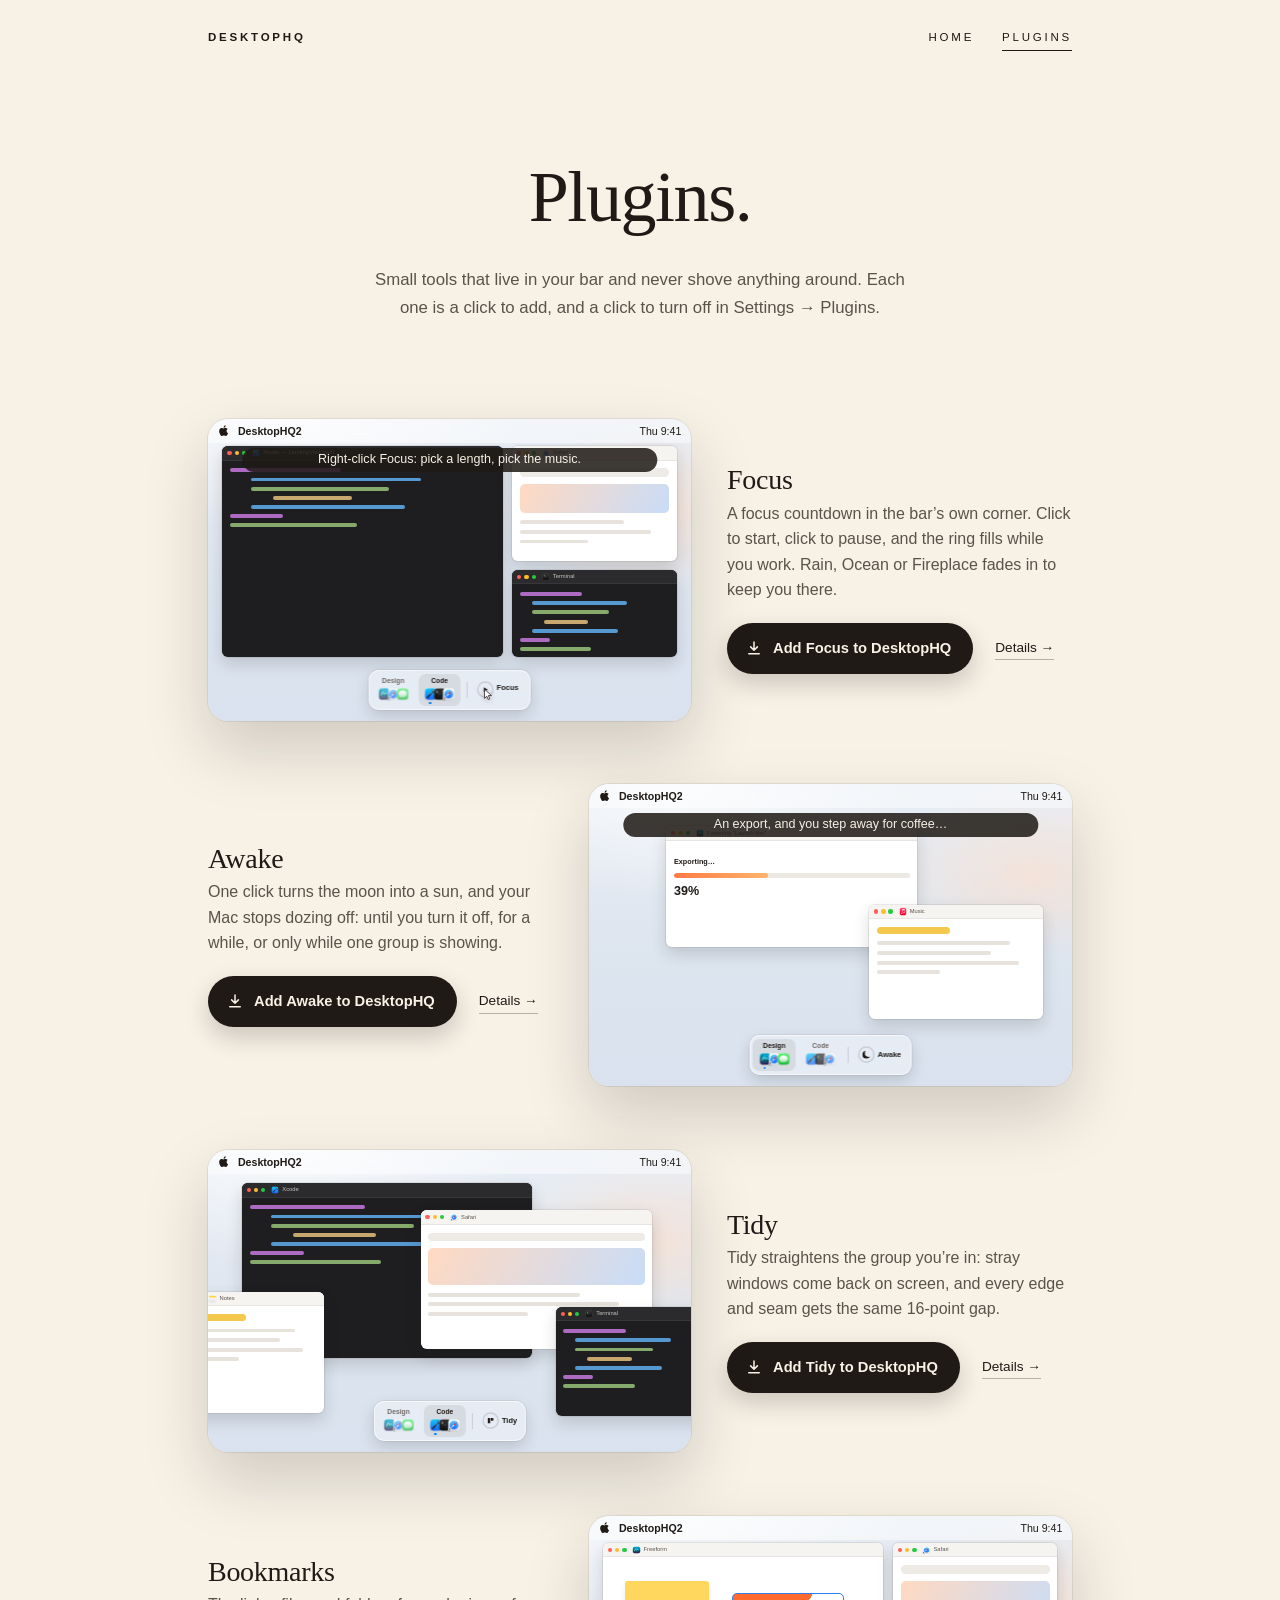
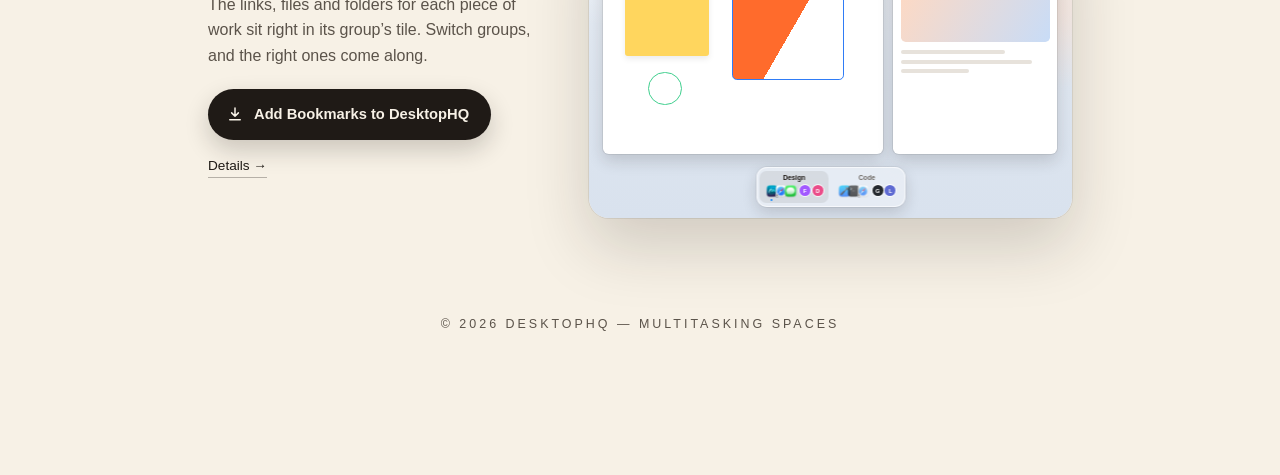
==== plugins/index.html @ 55118eaa "Deploy landing page 2026-10-31T17:48:54Z" ====
<!DOCTYPE html>
<html lang="en">
<head>
    <meta charset="UTF-8">
    <meta name="viewport" content="width=device-width, initial-scale=1.0">
    <title>Plugins – DesktopHQ</title>
    <meta name="description" content="Small tools for the DesktopHQ bar: Focus, Awake, Tidy and Bookmarks. Add one in a click.">
    <link rel="icon" href="data:image/svg+xml,%3Csvg xmlns='http://www.w3.org/2000/svg' viewBox='0 0 64 64'%3E%3Crect width='64' height='64' rx='14' fill='%231f1a16'/%3E%3Ctext x='32' y='44' font-family='Times New Roman,serif' font-size='38' fill='%23f7f1e6' text-anchor='middle'%3ED%3C/text%3E%3C/svg%3E">
    <link rel="stylesheet" href="../assets/site.css">
    <link rel="stylesheet" href="../assets/plugins.css">
    <link rel="stylesheet" href="../assets/stories.css">
</head>
<body>
    <nav class="site-nav">
        <a class="site-nav__brand" href="../">DesktopHQ</a>
        <div class="site-nav__links">
            <a href="../">Home</a>
            <a href="../plugins/" aria-current="page">Plugins</a>
        </div>
    </nav>

    <main>
        <section class="page-heading">
            <h1 class="page-heading__title">Plugins.</h1>
            <p class="page-heading__subtitle">Small tools that live in your bar and never shove anything around. Each one is a click to add, and a click to turn off in Settings → Plugins.</p>
        </section>

        <section class="pp-list">
            <article class="pp-card">
                <div class="st-solo" data-story="focus" data-root="../" role="img" aria-label="Focus at work in the bar"></div>
                <div class="pp-card__copy">
                    <h2 class="pl-card__name"><a href="focus/">Focus</a></h2>
                    <p>A focus countdown in the bar’s own corner. Click to start, click to pause, and the ring fills while you work. Rain, Ocean or Fireplace fades in to keep you there.</p>
                    <div class="st-ctas"><button class="st-install" type="button" data-install="dev.desktophq2.focus" data-name="Focus"><svg viewBox="0 0 24 24" aria-hidden="true"><path d="M12 4v11m0 0l-4.5-4.5M12 15l4.5-4.5M5 19.5h14" fill="none" stroke="currentColor" stroke-width="2" stroke-linecap="round" stroke-linejoin="round"/></svg>Add Focus to DesktopHQ</button><a class="st-more" href="focus/">Details →</a></div>
                </div>
            </article>
            <article class="pp-card">
                <div class="st-solo" data-story="awake" data-root="../" role="img" aria-label="Awake at work in the bar"></div>
                <div class="pp-card__copy">
                    <h2 class="pl-card__name"><a href="awake/">Awake</a></h2>
                    <p>One click turns the moon into a sun, and your Mac stops dozing off: until you turn it off, for a while, or only while one group is showing.</p>
                    <div class="st-ctas"><button class="st-install" type="button" data-install="dev.desktophq2.awake" data-name="Awake"><svg viewBox="0 0 24 24" aria-hidden="true"><path d="M12 4v11m0 0l-4.5-4.5M12 15l4.5-4.5M5 19.5h14" fill="none" stroke="currentColor" stroke-width="2" stroke-linecap="round" stroke-linejoin="round"/></svg>Add Awake to DesktopHQ</button><a class="st-more" href="awake/">Details →</a></div>
                </div>
            </article>
            <article class="pp-card">
                <div class="st-solo" data-story="tidy" data-root="../" role="img" aria-label="Tidy at work in the bar"></div>
                <div class="pp-card__copy">
                    <h2 class="pl-card__name"><a href="tidy/">Tidy</a></h2>
                    <p>Tidy straightens the group you’re in: stray windows come back on screen, and every edge and seam gets the same 16-point gap.</p>
                    <div class="st-ctas"><button class="st-install" type="button" data-install="dev.desktophq2.tidy" data-name="Tidy"><svg viewBox="0 0 24 24" aria-hidden="true"><path d="M12 4v11m0 0l-4.5-4.5M12 15l4.5-4.5M5 19.5h14" fill="none" stroke="currentColor" stroke-width="2" stroke-linecap="round" stroke-linejoin="round"/></svg>Add Tidy to DesktopHQ</button><a class="st-more" href="tidy/">Details →</a></div>
                </div>
            </article>
            <article class="pp-card">
                <div class="st-solo" data-story="bookmarks" data-root="../" role="img" aria-label="Bookmarks at work in the bar"></div>
                <div class="pp-card__copy">
                    <h2 class="pl-card__name"><a href="bookmarks/">Bookmarks</a></h2>
                    <p>The links, files and folders for each piece of work sit right in its group’s tile. Switch groups, and the right ones come along.</p>
                    <div class="st-ctas"><button class="st-install" type="button" data-install="dev.desktophq2.bookmarks" data-name="Bookmarks"><svg viewBox="0 0 24 24" aria-hidden="true"><path d="M12 4v11m0 0l-4.5-4.5M12 15l4.5-4.5M5 19.5h14" fill="none" stroke="currentColor" stroke-width="2" stroke-linecap="round" stroke-linejoin="round"/></svg>Add Bookmarks to DesktopHQ</button><a class="st-more" href="bookmarks/">Details →</a></div>
                </div>
            </article>
        </section>

        <footer>© 2026 DesktopHQ — Multitasking Spaces</footer>
    </main>
    <script src="../assets/plugins.js" defer></script>
    <script src="../assets/stories.js" defer></script>
    <script src="../assets/install.js" defer></script>
</body>
</html>
---- assets/site.css ----
/* Shared styles for DesktopHQ landing subpages (plugins catalog + detail). */

:root {
    --bg: #f7f1e6;
    --ink: #1f1a16;
    --muted: #5b534a;
    --divider: #e3d9cc;
    --card: #fbf6ee;
    --accent: #2f6fed;
    --running: #2f9e55;
}

*, *::before, *::after {
    box-sizing: border-box;
}

html, body {
    margin: 0;
    padding: 0;
}

body {
    background-color: var(--bg);
    color: var(--ink);
    font-family: "Helvetica Neue", Arial, sans-serif;
    line-height: 1.7;
    -webkit-font-smoothing: antialiased;
    -moz-osx-font-smoothing: grayscale;
}

main {
    max-width: 920px;
    margin: 0 auto;
    padding: 48px 28px 140px;
}

section {
    margin-bottom: 96px;
}

/* ── Navigation ─────────────────────────────────────────── */

.site-nav {
    max-width: 920px;
    margin: 0 auto;
    padding: 28px 28px 0;
    display: flex;
    align-items: baseline;
    justify-content: space-between;
    font-size: 0.72rem;
    letter-spacing: 0.24em;
    text-transform: uppercase;
}

.site-nav a {
    color: var(--ink);
    text-decoration: none;
}

.site-nav a:hover {
    color: var(--muted);
}

.site-nav__brand {
    font-weight: 700;
}

.site-nav__links {
    display: flex;
    gap: 28px;
}

.site-nav__links a[aria-current="page"] {
    border-bottom: 1px solid var(--ink);
    padding-bottom: 2px;
}

/* ── Headings ───────────────────────────────────────────── */

.page-heading {
    text-align: center;
}

.page-heading__title {
    font-family: "Times New Roman", Times, serif;
    font-size: clamp(2.8rem, 6vw, 4.5rem);
    font-weight: 400;
    letter-spacing: -0.02em;
    line-height: 1.1;
    margin-bottom: 28px;
}

.page-heading__subtitle {
    max-width: 540px;
    margin: 0 auto;
    color: var(--muted);
    font-size: 1.05rem;
}

.section-heading {
    font-family: "Times New Roman", Times, serif;
    font-size: clamp(1.8rem, 3.6vw, 2.4rem);
    font-weight: 400;
    letter-spacing: -0.02em;
    line-height: 1.15;
    margin: 0 0 18px;
}

/* ── Buttons ────────────────────────────────────────────── */

.button {
    padding: 14px 42px;
    border: 1px solid var(--ink);
    border-radius: 999px;
    background: transparent;
    color: var(--ink);
    text-decoration: none;
    text-transform: uppercase;
    letter-spacing: 0.24em;
    font-size: 0.7rem;
    transition: background-color 0.2s ease, color 0.2s ease;
    display: inline-flex;
    align-items: center;
    gap: 14px;
}

.button__label {
    line-height: 1;
}

.button:hover {
    background-color: var(--ink);
    color: var(--bg);
}

.button--primary {
    background-color: var(--ink);
    color: var(--bg);
}

.button--primary:hover {
    background-color: transparent;
    color: var(--ink);
}

.button-row {
    display: flex;
    gap: 16px;
    justify-content: center;
    flex-wrap: wrap;
}

.button-hint {
    margin-top: 16px;
    color: var(--muted);
    font-size: 0.85rem;
}

.button-hint a {
    color: inherit;
}

/* ── Plugin catalog cards ───────────────────────────────── */

.plugin-grid {
    display: grid;
    grid-template-columns: repeat(auto-fill, minmax(280px, 1fr));
    gap: 24px;
}

.plugin-card {
    display: block;
    background: var(--card);
    border: 1px solid var(--divider);
    border-radius: 18px;
    padding: 28px;
    text-decoration: none;
    color: var(--ink);
    /* Shadow-only hover: a transform here moves the click target mid-press,
       which can swallow clicks (and trips automation stability checks). */
    transition: box-shadow 0.18s ease, border-color 0.18s ease;
}

.plugin-card:hover {
    border-color: var(--muted);
    box-shadow: 0 18px 40px rgba(31, 26, 22, 0.12);
}

.plugin-card--placeholder {
    border-style: dashed;
    color: var(--muted);
}

.plugin-card--placeholder:hover {
    transform: none;
    box-shadow: none;
}

.plugin-card__icon {
    width: 52px;
    height: 52px;
    border-radius: 13px;
    display: flex;
    align-items: center;
    justify-content: center;
    font-size: 26px;
    margin-bottom: 18px;
    background: linear-gradient(135deg, #ff9f0a, #ff453a);
    color: #fff;
    box-shadow: 0 6px 16px rgba(255, 99, 40, 0.3);
}

.plugin-card__icon--neutral {
    background: var(--divider);
    color: var(--muted);
    box-shadow: none;
}

.plugin-card__name {
    font-family: "Times New Roman", Times, serif;
    font-size: 1.5rem;
    margin: 0 0 8px;
    font-weight: 400;
}

.plugin-card__blurb {
    color: var(--muted);
    font-size: 0.92rem;
    margin: 0 0 16px;
}

.plugin-card__meta {
    font-size: 0.72rem;
    letter-spacing: 0.18em;
    text-transform: uppercase;
    color: var(--muted);
}

/* ── Detail page pieces ─────────────────────────────────── */

.feature-grid {
    display: grid;
    grid-template-columns: repeat(auto-fit, minmax(240px, 1fr));
    gap: 24px;
    text-align: left;
}

.feature {
    background: var(--card);
    border: 1px solid var(--divider);
    border-radius: 18px;
    padding: 24px;
}

.feature h3 {
    font-family: "Times New Roman", Times, serif;
    font-weight: 400;
    font-size: 1.25rem;
    margin: 0 0 8px;
}

.feature p {
    color: var(--muted);
    font-size: 0.9rem;
    margin: 0;
}

.chips {
    display: flex;
    gap: 8px;
    flex-wrap: wrap;
    justify-content: center;
}

.chip {
    font-size: 0.68rem;
    letter-spacing: 0.14em;
    text-transform: uppercase;
    border: 1px solid var(--divider);
    background: var(--card);
    border-radius: 999px;
    padding: 5px 14px;
    color: var(--muted);
}

.meta-list {
    display: flex;
    gap: 36px;
    justify-content: center;
    flex-wrap: wrap;
    margin: 0 0 24px;
    padding: 0;
    list-style: none;
}

.meta-list li {
    text-align: center;
}

.meta-list .label {
    display: block;
    font-size: 0.66rem;
    letter-spacing: 0.22em;
    text-transform: uppercase;
    color: var(--muted);
    margin-bottom: 2px;
}

.meta-list .value {
    font-size: 0.95rem;
}

.codeblock {
    background: #211c18;
    color: #efe7da;
    border-radius: 14px;
    padding: 18px 22px;
    font-family: "SF Mono", ui-monospace, Menlo, monospace;
    font-size: 0.82rem;
    overflow-x: auto;
    text-align: left;
    white-space: pre;
}

.codeblock .comment {
    color: #9b9186;
}

/* ── Workspace bar mock (Focus Timer page) ──────────────── */

.bar-mock {
    display: flex;
    gap: 28px;
    justify-content: center;
    align-items: stretch;
    padding: 64px 32px;
    background: linear-gradient(160deg, #e8ddcc, #f1e2d2);
    border-radius: 22px;
    box-shadow: inset 0 1px 0 rgba(255, 255, 255, 0.7);
}

.mock-pill {
    background: rgba(255, 255, 255, 0.88);
    border-radius: 26px;
    padding: 22px 52px 26px;
    display: flex;
    flex-direction: column;
    align-items: center;
    gap: 16px;
    box-shadow: 0 24px 56px rgba(31, 26, 22, 0.18);
    min-width: 190px;
}

.mock-pill__label {
    font-size: 22px;
    font-weight: 600;
    color: var(--muted);
    font-variant-numeric: tabular-nums;
    letter-spacing: 0.01em;
}

.mock-pill__label--running {
    color: var(--ink);
}

.mock-ring {
    width: 44px;
    height: 44px;
    border-radius: 50%;
    border: 5px solid rgba(31, 26, 22, 0.14);
    position: relative;
}

.mock-ring--running {
    border: none;
    background:
        conic-gradient(var(--running) 0deg 126deg, rgba(31, 26, 22, 0.14) 126deg 360deg);
    -webkit-mask: radial-gradient(farthest-side, transparent calc(100% - 5px), #000 calc(100% - 5px));
    mask: radial-gradient(farthest-side, transparent calc(100% - 5px), #000 calc(100% - 5px));
}

.mock-ring__glyph {
    position: absolute;
    inset: 0;
    display: flex;
    align-items: center;
    justify-content: center;
    font-size: 18px;
    color: var(--muted);
}

.mock-caption {
    text-align: center;
    color: var(--muted);
    font-size: 0.82rem;
    margin-top: 18px;
}

@media (max-width: 560px) {
    .bar-mock {
        gap: 16px;
        padding: 40px 20px;
    }

    .mock-pill {
        min-width: 0;
        padding: 16px 28px 20px;
    }
}

/* ── Steps ──────────────────────────────────────────────── */

.steps {
    counter-reset: step;
    list-style: none;
    margin: 0;
    padding: 0;
    max-width: 560px;
    margin-inline: auto;
    text-align: left;
}

.steps li {
    counter-increment: step;
    position: relative;
    padding: 0 0 18px 56px;
    color: var(--muted);
    font-size: 0.95rem;
}

.steps li::before {
    content: counter(step);
    position: absolute;
    left: 0;
    top: 2px;
    width: 34px;
    height: 34px;
    border: 1px solid var(--ink);
    border-radius: 50%;
    display: flex;
    align-items: center;
    justify-content: center;
    font-family: "Times New Roman", Times, serif;
    font-size: 1rem;
    color: var(--ink);
}

.steps strong {
    color: var(--ink);
    font-weight: 600;
}

/* ── Changelog (standard section on every plugin page) ──── */

.changelog {
    max-width: 620px;
    margin: 0 auto;
    text-align: left;
}

.changelog-entry {
    border-top: 1px solid var(--divider);
    padding: 22px 0;
}

.changelog-entry:last-child {
    border-bottom: 1px solid var(--divider);
}

.changelog-entry__header {
    display: flex;
    align-items: baseline;
    gap: 14px;
    margin-bottom: 8px;
}

.changelog-entry__version {
    font-family: "Times New Roman", Times, serif;
    font-size: 1.3rem;
}

.changelog-entry__date {
    font-size: 0.68rem;
    letter-spacing: 0.2em;
    text-transform: uppercase;
    color: var(--muted);
}

.changelog-entry__tag {
    margin-left: auto;
    font-size: 0.62rem;
    letter-spacing: 0.18em;
    text-transform: uppercase;
    border: 1px solid var(--divider);
    border-radius: 999px;
    padding: 3px 12px;
    color: var(--muted);
}

.changelog-entry ul {
    margin: 0;
    padding-left: 18px;
    color: var(--muted);
    font-size: 0.92rem;
}

.changelog-entry li {
    margin-bottom: 4px;
}

/* ── Footer ─────────────────────────────────────────────── */

footer {
    text-align: center;
    color: var(--muted);
    font-size: 0.78rem;
    letter-spacing: 0.24em;
    text-transform: uppercase;
}
---- assets/plugins.css ----
/* Playable plugin cards (rendered by plugins.js). */

.pl-section {
    text-align: center;
}

.pl-showcase {
    /* The app's spring (mass 1, stiffness 320, damping 24), sampled every 10 ms; older browsers get a close Bézier. */
    --spring: 0.42s cubic-bezier(0.34, 1.4, 0.64, 1);
    display: grid;
    grid-template-columns: repeat(3, minmax(0, 1fr));
    gap: 18px;
    margin-top: 40px;
    text-align: left;
    line-height: 1.35;
}

@supports (transition-timing-function: linear(0, 1)) {
    .pl-showcase {
        --spring: 0.6s linear(0.0000, 0.0148, 0.0543, 0.1123, 0.1830, 0.2619, 0.3449, 0.4287, 0.5109, 0.5894, 0.6628, 0.7301, 0.7908, 0.8444, 0.8910, 0.9307, 0.9639, 0.9911, 1.0127, 1.0294, 1.0416, 1.0501, 1.0553, 1.0579, 1.0582, 1.0569, 1.0542, 1.0505, 1.0462, 1.0415, 1.0366, 1.0318, 1.0270, 1.0225, 1.0184, 1.0146, 1.0112, 1.0082, 1.0056, 1.0034, 1.0016, 1.0001, 0.9989, 0.9980, 0.9974, 0.9970, 0.9967, 0.9966, 0.9966, 0.9967, 0.9969, 0.9971, 0.9974, 0.9977, 0.9980, 0.9982, 0.9985, 0.9988, 0.9990, 0.9992, 0.9994);
    }
}

.pl-showcase--single {
    grid-template-columns: minmax(0, 1fr);
    margin-top: 0;
}

.pl-showcase--pair {
    grid-template-columns: repeat(2, minmax(0, 1fr));
}

.pl-card {
    position: relative;
    display: flex;
    flex-direction: column;
    gap: 18px;
    min-height: 300px;
    padding: 24px;
    border-radius: 28px;
    overflow: hidden;
    background: #fbf6ee;
    box-shadow: 0 0 0 1px rgba(31, 26, 22, 0.07), 0 18px 44px rgba(31, 26, 22, 0.08);
    -webkit-tap-highlight-color: transparent;
}

.pl-card button {
    font: inherit;
    color: inherit;
    -webkit-tap-highlight-color: transparent;
}

.pl-card__head {
    position: relative;
    z-index: 1;
    display: flex;
    align-items: flex-start;
    justify-content: space-between;
    gap: 12px;
}

.pl-card__name {
    margin: 0 0 6px;
    font-family: "Times New Roman", Times, serif;
    font-size: 1.75rem;
    font-weight: 400;
    letter-spacing: -0.01em;
    line-height: 1.05;
}

.pl-card__blurb {
    margin: 0;
    max-width: 30ch;
    font-size: 0.9rem;
    opacity: 0.72;
}

.pl-card__more {
    margin-top: auto;
    font-size: 0.72rem;
    letter-spacing: 0.18em;
    text-transform: uppercase;
    color: inherit;
    text-decoration: none;
    opacity: 0.7;
}

.pl-card__more:hover {
    opacity: 1;
}

.pl-all {
    grid-column: 1 / -1;
    justify-self: center;
    margin-top: 8px;
    font-size: 0.72rem;
    letter-spacing: 0.24em;
    text-transform: uppercase;
    color: inherit;
    text-decoration: none;
    border-bottom: 1px solid currentColor;
    padding-bottom: 2px;
}

/* ── Focus Timer ─────────────────────────────────────── */

.pl-timer {
    --accent: #ff7a45;
    grid-column: 1 / -1;
    color: #f7f1e6;
    background:
        radial-gradient(60% 80% at 85% 10%, rgba(255, 122, 69, 0.22), transparent 70%),
        #1f1a16;
}

.pl-timer__body {
    display: grid;
    grid-template-columns: 1fr auto;
    grid-template-areas:
        "dial pill"
        "dial controls"
        "dial chips"
        "dial music";
    column-gap: 40px;
    row-gap: 18px;
    align-items: center;
}

.pl-sound {
    flex: none;
    width: 38px;
    height: 38px;
    border: 0;
    border-radius: 50%;
    background: rgba(247, 241, 230, 0.1);
    cursor: pointer;
    display: grid;
    place-items: center;
}

.pl-sound svg {
    width: 20px;
    height: 20px;
    fill: none;
    stroke: currentColor;
    stroke-width: 1.6;
    stroke-linecap: round;
    stroke-linejoin: round;
}

.pl-sound__body {
    fill: currentColor;
}

.pl-sound__off,
.pl-sound[aria-pressed="false"] .pl-sound__waves {
    display: none;
}

.pl-sound[aria-pressed="false"] .pl-sound__off {
    display: inline;
}

/* The bar item, as it looks in the workspace bar. */
.pl-pill {
    grid-area: pill;
    justify-self: start;
    display: inline-flex;
    align-items: center;
    gap: 8px;
    height: 34px;
    padding: 0 14px 0 9px;
    border-radius: 999px;
    background: rgba(247, 241, 230, 0.12);
    box-shadow: inset 0 0 0 1px rgba(247, 241, 230, 0.14);
    font-size: 0.85rem;
    font-weight: 600;
    font-variant-numeric: tabular-nums;
    transition: background-color 0.3s ease;
}

.pl-pill__label {
    min-width: 7ch;
}

.pl-timer:not([data-state="idle"]) .pl-pill {
    background: rgba(255, 122, 69, 0.18);
}

.pl-pill__ring {
    width: 20px;
    height: 20px;
    transform: rotate(-90deg);
}

.pl-pill__ring circle {
    fill: none;
    stroke: rgba(247, 241, 230, 0.3);
    stroke-width: 2.2;
}

.pl-pill__ring .pl-pill__fill {
    stroke: var(--accent);
    stroke-dasharray: 100;
    stroke-dashoffset: 100;
    stroke-linecap: round;
    transition: stroke-dashoffset 0.36s ease-in;
}

.pl-dial {
    grid-area: dial;
    position: relative;
    width: min(100%, 300px);
    aspect-ratio: 1;
    justify-self: center;
}

.pl-dial svg {
    width: 100%;
    height: 100%;
    transform: rotate(-90deg);
    overflow: visible;
}

.pl-dial circle {
    fill: none;
    stroke-width: 10;
}

.pl-dial__track {
    stroke: rgba(247, 241, 230, 0.1);
}

.pl-dial__arc {
    stroke: var(--accent);
    stroke-linecap: round;
    stroke-dasharray: 1000;
    stroke-dashoffset: 0;
    transition: stroke-dashoffset 0.25s linear, stroke 0.3s ease;
    filter: drop-shadow(0 0 10px rgba(255, 122, 69, 0.45));
}

.pl-timer[data-state="idle"] .pl-dial__arc {
    stroke: rgba(247, 241, 230, 0.32);
    filter: none;
}

/* Paused: the ring breathes. Stopped: it drains back to full in one sweep. */
.pl-timer[data-state="paused"] .pl-dial__arc {
    animation: pl-breathe 1.6s ease-in-out infinite;
}

.pl-timer.is-draining .pl-dial__arc,
.pl-timer.is-draining .pl-pill__fill {
    transition: stroke-dashoffset 0.36s ease-in, stroke 0.3s ease;
}

@keyframes pl-breathe {
    0%, 100% { opacity: 1; }
    50% { opacity: 0.45; }
}

.pl-dial__face {
    position: absolute;
    inset: 0;
    display: flex;
    flex-direction: column;
    align-items: center;
    justify-content: center;
    gap: 4px;
}

.pl-dial__time {
    font-family: "SF Pro Rounded", ui-rounded, "Helvetica Neue", Arial, sans-serif;
    font-size: clamp(2.6rem, 9vw, 4rem);
    font-weight: 600;
    font-variant-numeric: tabular-nums;
    letter-spacing: -0.03em;
    line-height: 1;
}

.pl-dial__status {
    font-size: 0.7rem;
    letter-spacing: 0.24em;
    text-transform: uppercase;
    opacity: 0.6;
}

.pl-controls {
    grid-area: controls;
    position: relative;
    display: flex;
    align-items: center;
    gap: 14px;
    height: 72px;
}

.pl-btn {
    display: grid;
    place-items: center;
    border: 0;
    border-radius: 50%;
    cursor: pointer;
}

.pl-btn svg {
    width: 28px;
    height: 28px;
}

.pl-btn--main {
    position: relative;
    z-index: 1;
    width: 72px;
    height: 72px;
    background: var(--accent);
    color: #1f1a16;
    box-shadow: 0 10px 26px rgba(255, 122, 69, 0.4);
    transition: transform var(--spring), border-radius var(--spring);
}

.pl-btn--main:active {
    transform: scale(0.92);
}

/* Running, the round button relaxes into a rounded square. */
.pl-timer[data-state="running"] .pl-btn--main {
    border-radius: 24px;
}

.pl-btn__glyph {
    fill: currentColor;
    stroke: currentColor;
    stroke-width: 1.6;
    stroke-linejoin: round;
}

/* Stop buds out of the main button once a session exists. */
.pl-btn--stop {
    order: 2;
    width: 52px;
    height: 52px;
    background: rgba(247, 241, 230, 0.12);
    color: #f7f1e6;
    opacity: 0;
    transform: scale(0.86);
    pointer-events: none;
    transition: transform var(--spring), opacity 0.2s ease;
}

.pl-btn--stop svg {
    width: 22px;
    height: 22px;
    fill: currentColor;
}

.pl-timer:not([data-state="idle"]) .pl-btn--stop {
    opacity: 1;
    transform: none;
    pointer-events: auto;
}

.pl-chips,
.pl-music {
    display: flex;
    flex-wrap: wrap;
    align-items: center;
    gap: 8px;
}

.pl-chips {
    grid-area: chips;
}

.pl-music {
    grid-area: music;
}

.pl-music__label {
    width: 100%;
    font-size: 0.68rem;
    letter-spacing: 0.22em;
    text-transform: uppercase;
    opacity: 0.55;
}

.pl-chips button,
.pl-music button {
    min-height: 34px;
    padding: 0 14px;
    border: 0;
    border-radius: 999px;
    background: rgba(247, 241, 230, 0.08);
    box-shadow: inset 0 0 0 1px rgba(247, 241, 230, 0.14);
    font-size: 0.82rem;
    cursor: pointer;
    transition: background-color 0.2s ease, color 0.2s ease, opacity 0.2s ease;
}

.pl-chips button[aria-pressed="true"],
.pl-music button[aria-pressed="true"] {
    background: #f7f1e6;
    color: #1f1a16;
}

.pl-chips button:disabled {
    opacity: 0.35;
    cursor: default;
}

/* ── Keep Awake ──────────────────────────────────────── */

.pl-awake {
    color: #f3ecdc;
    background: #1b2142;
    align-items: center;
    text-align: center;
    transition: color 0.5s ease;
}

.pl-awake .pl-card__head {
    align-self: stretch;
    text-align: left;
}

.pl-awake::before {
    content: "";
    position: absolute;
    inset: 0;
    background: linear-gradient(180deg, #ffd27a 0%, #ffe9bd 55%, #fff6e2 100%);
    opacity: 0;
    transition: opacity 0.6s ease;
}

.pl-awake[data-on="true"] {
    color: #3b2a0c;
}

.pl-awake[data-on="true"]::before {
    opacity: 1;
}

.pl-awake__sky i {
    position: absolute;
    width: 3px;
    height: 3px;
    border-radius: 50%;
    background: #fff;
    opacity: 0.8;
    transition: opacity 0.4s ease, transform 0.6s ease;
}

.pl-awake[data-on="true"] .pl-awake__sky i {
    opacity: 0;
    transform: translateY(-14px);
}

.pl-awake__toggle {
    position: relative;
    z-index: 1;
    width: 132px;
    height: 132px;
    padding: 0;
    border: 0;
    border-radius: 50%;
    background: rgba(255, 255, 255, 0.06);
    cursor: pointer;
    transition: background-color 0.5s ease, transform var(--spring);
}

.pl-awake__toggle:active {
    transform: scale(0.94);
}

.pl-awake[data-on="true"] .pl-awake__toggle {
    background: rgba(255, 255, 255, 0.45);
}

.pl-awake__toggle svg {
    width: 100%;
    height: 100%;
    overflow: visible;
}

.pl-awake__disc {
    fill: #f3ead2;
    transition: fill 0.42s ease;
}

.pl-awake[data-on="true"] .pl-awake__disc {
    fill: #ffab1a;
}

/* The moon's shadow slides off the disc; that is what turns it into the sun. */
.pl-awake__shadow {
    transition: transform var(--spring);
}

.pl-awake[data-on="true"] .pl-awake__shadow {
    transform: translate(34px, -30px) scale(0.2);
}

.pl-awake__rays line {
    stroke: #ffab1a;
    stroke-width: 5;
    stroke-linecap: round;
}

.pl-awake__rays {
    transform: rotate(-45deg) scale(0.4);
    opacity: 0;
    transition: transform var(--spring), opacity 0.2s ease;
}

.pl-awake[data-on="true"] .pl-awake__rays {
    transform: none;
    opacity: 1;
}

.pl-awake__rays line {
    opacity: 0;
    transition: opacity 0.2s ease calc(var(--i) * 20ms);
}

.pl-awake[data-on="true"] .pl-awake__rays line {
    opacity: 1;
}

.pl-awake__status {
    position: relative;
    z-index: 1;
    margin: 0;
    display: flex;
    flex-direction: column;
    gap: 2px;
    font-size: 0.85rem;
    font-variant-numeric: tabular-nums;
}

.pl-awake__status span {
    opacity: 0.7;
}

.pl-card :focus-visible {
    outline: 2px solid currentColor;
    outline-offset: 3px;
}

@media (max-width: 720px) {
    .pl-showcase {
        grid-template-columns: minmax(0, 1fr);
    }

    .pl-card {
        padding: 22px;
        border-radius: 24px;
    }

    .pl-timer__body {
        grid-template-columns: minmax(0, 1fr);
        grid-template-areas:
            "pill"
            "dial"
            "controls"
            "chips"
            "music";
        justify-items: center;
        row-gap: 20px;
    }

    .pl-pill {
        justify-self: center;
    }

    .pl-dial {
        width: min(100%, 250px);
    }

    .pl-chips,
    .pl-music {
        justify-content: center;
    }

    .pl-music__label {
        text-align: center;
    }
}

@media (prefers-reduced-motion: reduce) {
    .pl-showcase * {
        transition-duration: 0s !important;
        animation: none !important;
    }
}
---- assets/stories.css ----
/* Plugin stories (stories.js) and the install sheet (install.js). Stage sizes are in container units (cqw),
   so the little desktop scales as one picture from phone to desktop. */

.st-section {
    text-align: center;
}

.st-eyebrow {
    margin: 0 0 14px;
    font-size: 0.72rem;
    letter-spacing: 0.28em;
    text-transform: uppercase;
    color: #b8562a;
}

.st-player {
    display: grid;
    grid-template-columns: 236px minmax(0, 1fr);
    gap: 28px;
    margin-top: 44px;
    text-align: left;
    line-height: 1.35;
}

.st-tabs {
    display: flex;
    flex-direction: column;
    gap: 6px;
}

.st-tab {
    position: relative;
    display: grid;
    grid-template-columns: 36px 1fr;
    align-items: center;
    gap: 12px;
    padding: 14px 14px 16px;
    border: 0;
    border-radius: 16px;
    background: transparent;
    color: #5b534a;
    font: inherit;
    text-align: left;
    cursor: pointer;
    overflow: hidden;
    transition: background-color 0.25s ease, color 0.25s ease;
    -webkit-tap-highlight-color: transparent;
}

.st-tab:hover {
    background: rgba(31, 26, 22, 0.04);
}

.st-tab[aria-selected="true"] {
    background: #fffaf2;
    color: #1f1a16;
    box-shadow: 0 0 0 1px rgba(31, 26, 22, 0.07), 0 10px 26px rgba(31, 26, 22, 0.08);
}

.st-tab__icon {
    display: grid;
    place-items: center;
    width: 36px;
    height: 36px;
    border-radius: 11px;
    background: rgba(31, 26, 22, 0.06);
    transition: background-color 0.25s ease, color 0.25s ease;
}

.st-tab__icon svg {
    width: 20px;
    height: 20px;
}

.st-tab[aria-selected="true"] .st-tab__icon {
    background: #1f1a16;
    color: #ffb46b;
}

.st-tab__text {
    display: flex;
    flex-direction: column;
    gap: 2px;
}

.st-tab__text b {
    font-size: 1rem;
}

.st-tab__text small {
    font-size: 0.8rem;
    opacity: 0.75;
}

.st-tab__bar {
    position: absolute;
    left: 14px;
    right: 14px;
    bottom: 7px;
    height: 2px;
    border-radius: 2px;
    background: rgba(31, 26, 22, 0.08);
    opacity: 0;
    overflow: hidden;
}

.st-tab[aria-selected="true"] .st-tab__bar {
    opacity: 1;
}

.st-tab__bar i {
    display: block;
    height: 100%;
    background: #ff7a45;
    transform-origin: left;
    transform: scaleX(0);
}

.st-main {
    min-width: 0;
}

.st-copy {
    padding: 26px 4px 0;
}

.st-copy h3 {
    margin: 0 0 10px;
    font-family: "Times New Roman", Times, serif;
    font-size: clamp(1.9rem, 4vw, 2.6rem);
    font-weight: 400;
    letter-spacing: -0.02em;
    line-height: 1.05;
}

.st-copy p {
    max-width: 560px;
    margin: 0 0 20px;
    color: #5b534a;
}

.st-ctas {
    display: flex;
    flex-wrap: wrap;
    align-items: center;
    gap: 14px 22px;
}

.st-install {
    display: inline-flex;
    align-items: center;
    gap: 10px;
    padding: 13px 22px 13px 18px;
    border: 0;
    border-radius: 999px;
    background: #1f1a16;
    color: #f7f1e6;
    font: inherit;
    font-size: 0.92rem;
    font-weight: 600;
    cursor: pointer;
    box-shadow: 0 10px 24px rgba(31, 26, 22, 0.2);
    transition: transform 0.15s ease, background-color 0.2s ease;
    -webkit-tap-highlight-color: transparent;
}

.st-install svg {
    width: 18px;
    height: 18px;
}

.st-install:hover {
    background: #3a2f27;
}

.st-install:active {
    transform: scale(0.97);
}

.st-install.is-trying {
    opacity: 0.7;
}

.st-more {
    color: #1f1a16;
    font-size: 0.85rem;
    text-decoration: none;
    border-bottom: 1px solid rgba(31, 26, 22, 0.3);
}

/* ── The stage ───────────────────────────────────────── */

.st-stage,
.st-solo {
    position: relative;
    aspect-ratio: 16 / 10;
    border-radius: 20px;
    overflow: hidden;
    container-type: inline-size;
    text-align: left;
    line-height: 1.2;
    user-select: none;
    -webkit-user-select: none;
    -webkit-tap-highlight-color: transparent;
    box-shadow: 0 28px 64px rgba(31, 26, 22, 0.18), 0 0 0 1px rgba(31, 26, 22, 0.08);
    background:
        radial-gradient(70% 55% at 18% 0%, rgba(255, 255, 255, 0.75), transparent 70%),
        radial-gradient(45% 40% at 92% 30%, rgba(255, 222, 200, 0.6), transparent 70%),
        linear-gradient(180deg, #e9eef5 0%, #dde5ef 55%, #d9e2ee 100%);
    color: #1f1a16;
    font-family: -apple-system, BlinkMacSystemFont, "SF Pro Text", "Helvetica Neue", Arial, sans-serif;
}

.st-menubar {
    position: absolute;
    inset: 0 0 auto;
    height: 3.6cqw;
    z-index: 3;
    display: flex;
    align-items: center;
    gap: 2cqw;
    padding: 0 2cqw;
    font-size: 1.5cqw;
    background: rgba(255, 255, 255, 0.45);
    -webkit-backdrop-filter: blur(14px);
    backdrop-filter: blur(14px);
}

.st-apple {
    width: 1.6cqw;
    height: 1.8cqw;
    fill: currentColor;
}

.st-clock {
    margin-left: auto;
    font-variant-numeric: tabular-nums;
}

.st-desk {
    position: absolute;
    inset: 0;
}

.st-win {
    position: absolute;
    display: flex;
    flex-direction: column;
    border-radius: 1.2cqw;
    overflow: hidden;
    background: #fff;
    box-shadow: 0 1.4cqw 3.4cqw rgba(31, 26, 22, 0.16), 0 0 0 1px rgba(31, 26, 22, 0.08);
}

.st-desk.is-gliding .st-win {
    transition: left 0.42s cubic-bezier(0.2, 0.8, 0.2, 1), top 0.42s cubic-bezier(0.2, 0.8, 0.2, 1), width 0.42s cubic-bezier(0.2, 0.8, 0.2, 1), height 0.42s cubic-bezier(0.2, 0.8, 0.2, 1);
}

.st-desk.is-gliding.is-slow .st-win {
    transition-duration: 1.4s;
    transition-timing-function: ease-in-out;
}

.st-win.is-in {
    animation: st-win-in 0.45s cubic-bezier(0.2, 0.9, 0.3, 1.05) both;
}

.st-win.is-pop {
    animation: st-win-pop 0.45s cubic-bezier(0.2, 0.9, 0.3, 1.05) both;
    z-index: 2;
}

@keyframes st-win-in {
    from { opacity: 0; transform: translateY(2cqw) scale(0.96); }
}

@keyframes st-win-pop {
    from { opacity: 0; transform: translateY(8cqw) scale(0.6); }
}

.st-win__bar {
    flex: none;
    display: flex;
    align-items: center;
    gap: 0.6cqw;
    height: 3cqw;
    padding: 0 1cqw;
    font-size: 1.2cqw;
    color: #5b534a;
    background: #f6f4f1;
    border-bottom: 1px solid rgba(31, 26, 22, 0.07);
    white-space: nowrap;
    overflow: hidden;
}

.st-win__bar i {
    flex: none;
    width: 0.9cqw;
    height: 0.9cqw;
    border-radius: 50%;
    background: #ff5f57;
}

.st-win__bar i:nth-child(2) {
    background: #febc2e;
}

.st-win__bar i:nth-child(3) {
    background: #28c840;
    margin-right: 0.6cqw;
}

.st-win__bar img {
    width: 1.7cqw;
    height: 1.7cqw;
}

.st-win__body {
    flex: 1;
    position: relative;
    padding: 1.6cqw;
    overflow: hidden;
}

.st-win__body > i {
    display: block;
}

.st-win--dark .st-win__bar {
    background: #2b2b2e;
    color: #c9c4bd;
    border-color: rgba(255, 255, 255, 0.06);
}

.st-win--dark {
    background: #1e1e21;
}

.st-l {
    height: 0.8cqw;
    margin-bottom: 1.2cqw;
    border-radius: 1cqw;
    background: #e7e2db;
}

.st-c {
    height: 0.8cqw;
    margin-bottom: 1.1cqw;
    border-radius: 1cqw;
    background: var(--c);
    opacity: 0.85;
}

.st-h {
    width: 46%;
    height: 1.4cqw;
    margin-bottom: 1.6cqw;
    border-radius: 1cqw;
    background: #f2c94c;
}

.st-url {
    height: 1.8cqw;
    margin-bottom: 1.4cqw;
    border-radius: 2cqw;
    background: #eeeae5;
}

.st-hero,
.st-art {
    height: 34%;
    margin-bottom: 1.6cqw;
    border-radius: 1cqw;
    background: linear-gradient(120deg, #ffd9c2, #c8dcf7);
}

.st-art {
    height: 52%;
}

.st-in,
.st-out {
    width: 58%;
    height: 2.2cqw;
    margin-bottom: 1.2cqw;
    border-radius: 2cqw;
    background: #e9e7e4;
}

.st-out {
    margin-left: auto;
    background: #2f7cf6;
}

.st-sticky {
    position: absolute;
    left: 8%;
    top: 12%;
    width: 30%;
    height: 38%;
    border-radius: 0.6cqw;
    background: #ffd65e;
    box-shadow: 0 0.6cqw 1.4cqw rgba(0, 0, 0, 0.08);
}

.st-card {
    position: absolute;
}

.st-win__body .st-card {
    left: 46%;
    top: 18%;
    width: 40%;
    height: 44%;
    border-radius: 1cqw;
    border: 0.3cqw solid #2f7cf6;
    background: linear-gradient(120deg, #ff6b2c 0 50%, #fff 50%);
}

.st-ring {
    position: absolute;
    left: 16%;
    top: 58%;
    width: 7cqw;
    height: 7cqw;
    border-radius: 50%;
    border: 0.4cqw solid #3fcf8e;
}

.st-export {
    display: flex;
    flex-direction: column;
    gap: 1.2cqw;
    padding-top: 2cqw;
    font-size: 1.5cqw;
}

.st-export__bar {
    height: 1.2cqw;
    border-radius: 1cqw;
    background: #ece8e2;
    overflow: hidden;
}

.st-export__bar i {
    display: block;
    height: 100%;
    width: 38%;
    border-radius: 1cqw;
    background: linear-gradient(90deg, #ff7a45, #ffb46b);
}

.st-export em {
    font-style: normal;
    font-size: 2.6cqw;
    font-weight: 700;
    font-variant-numeric: tabular-nums;
}

.st-sleep {
    position: absolute;
    inset: 0;
    z-index: 6;
    display: grid;
    place-items: center;
    background: rgba(8, 10, 22, 0.86);
    color: #c9cbe0;
    font-size: 2cqw;
    letter-spacing: 0.1em;
    opacity: 0;
    pointer-events: none;
    transition: opacity 0.9s ease;
}

.st-sleep.is-on {
    opacity: 1;
}

.st-caption {
    position: absolute;
    left: 50%;
    top: 5.6cqw;
    z-index: 5;
    max-width: 86%;
    margin: 0;
    padding: 0.9cqw 1.8cqw;
    border-radius: 3cqw;
    background: rgba(31, 26, 22, 0.86);
    color: #f7f1e6;
    font-size: 1.6cqw;
    text-align: center;
    white-space: nowrap;
    opacity: 0;
    transform: translate(-50%, -0.8cqw);
    transition: opacity 0.3s ease, transform 0.35s cubic-bezier(0.2, 0.9, 0.3, 1.05);
}

.st-caption.is-on {
    opacity: 1;
    transform: translate(-50%, 0);
}

/* ── The floating bar ───────────────────────────────── */

.st-bar {
    position: absolute;
    left: 50%;
    bottom: 2.2cqw;
    z-index: 4;
    display: flex;
    align-items: center;
    gap: 0.8cqw;
    padding: 0.8cqw;
    border-radius: 2.2cqw;
    transform: translateX(-50%);
    background: rgba(236, 240, 246, 0.72);
    -webkit-backdrop-filter: blur(18px) saturate(1.4);
    backdrop-filter: blur(18px) saturate(1.4);
    box-shadow: 0 1.2cqw 3cqw rgba(31, 26, 22, 0.16), inset 0 0 0 1px rgba(255, 255, 255, 0.6), 0 0 0 1px rgba(31, 26, 22, 0.06);
    white-space: nowrap;
}

.st-group {
    position: relative;
    display: flex;
    flex-direction: column;
    align-items: center;
    gap: 0.4cqw;
    padding: 0.7cqw 1.1cqw 1.2cqw;
    border-radius: 1.4cqw;
    cursor: pointer;
    transition: background-color 0.25s ease;
}

.st-group b {
    font-size: 1.4cqw;
    color: #6f6a66;
    transition: color 0.25s ease;
}

.st-group.is-active {
    background: rgba(31, 26, 22, 0.08);
}

.st-group.is-active b {
    color: #1f1a16;
}

.st-group__row {
    display: flex;
    align-items: center;
    gap: 0.5cqw;
}

.st-group__icons {
    display: flex;
}

.st-group__icons img {
    width: 2.8cqw;
    height: 2.8cqw;
    opacity: 0.7;
    transition: opacity 0.25s ease;
}

.st-group__icons img + img {
    margin-left: -0.9cqw;
}

.st-group.is-active .st-group__icons img {
    opacity: 1;
}

/* The front window's dot: accent colour, clear of the icon. */
.st-group__dot {
    position: absolute;
    left: 2.2cqw;
    bottom: 0.4cqw;
    width: 0.5cqw;
    height: 0.5cqw;
    border-radius: 50%;
    background: #0a84ff;
    opacity: 0;
}

.st-group.is-active .st-group__dot {
    opacity: 1;
}

.st-chips {
    display: flex;
    gap: 0.35cqw;
}

.st-chip {
    display: grid;
    place-items: center;
    width: 2.3cqw;
    height: 2.3cqw;
    border-radius: 50%;
    background: var(--chip);
    color: #fff;
    font-size: 1.15cqw;
    font-weight: 700;
    box-shadow: 0 0 0 0.2cqw rgba(255, 255, 255, 0.8);
    cursor: pointer;
    transition: transform 0.2s ease;
}

.st-chip:hover {
    transform: scale(1.12);
}

.st-chip.is-new {
    animation: st-grow 0.5s cubic-bezier(0.2, 0.9, 0.3, 1.2) both;
}

@keyframes st-grow {
    from { opacity: 0; transform: scale(0.3); }
}

.st-divider {
    width: 1px;
    height: 3.4cqw;
    margin: 0 0.4cqw;
    background: rgba(31, 26, 22, 0.15);
}

/* A plugin item: one footprint in every state (label slot reserved at the widest label). */
.st-item {
    position: relative;
    display: flex;
    align-items: center;
    gap: 0.6cqw;
    padding: 0.6cqw 1cqw 0.6cqw 0.6cqw;
    border-radius: 1cqw;
    cursor: pointer;
    transition: background-color 0.2s ease;
}

.st-item:hover,
.st-item.is-hover {
    background: rgba(31, 26, 22, 0.08);
}

.st-ctl {
    display: block;
    width: 3.6cqw;
    height: 3.6cqw;
}

.st-ctl.is-press {
    animation: st-press 0.4s cubic-bezier(0.34, 1.4, 0.64, 1);
    animation: st-press 0.45s linear(0, 0.0148, 0.0543, 0.1123, 0.183, 0.2619, 0.3449, 0.4287, 0.5109, 0.5894, 0.6628, 0.7301, 0.7908, 0.8444, 0.891, 0.9307, 0.9639, 0.9911, 1.0127, 1.0294, 1.0416, 1.0501, 1.0553, 1.0579, 1.0582, 1.0569, 1.0542, 1.0505, 1.0462, 1.0415, 1.0366, 1.0318, 1.027, 1.0225, 1.0184, 1.0146, 1.0112, 1.0082, 1.0056, 1.0034, 1.0016, 1.0001, 0.9989, 0.998, 0.9974, 1);
}

@keyframes st-press {
    from { transform: scale(0.86); }
    to { transform: scale(1); }
}

.st-ctl svg {
    display: block;
    width: 100%;
    height: 100%;
    overflow: visible;
}

.st-track,
.st-ringfill,
.st-ripple {
    fill: none;
    stroke-width: 2;
}

.st-track {
    stroke: rgba(31, 26, 22, 0.15);
}

.st-ringfill {
    stroke-linecap: round;
    stroke-dasharray: 100;
    stroke-dashoffset: 100;
    transform: rotate(-90deg);
    transform-origin: 12px 12px;
    transition: stroke-dashoffset 0.5s cubic-bezier(0.34, 1.4, 0.64, 1), stroke 0.3s ease;
    transition: stroke-dashoffset 0.6s linear(0, 0.0543, 0.183, 0.3449, 0.5109, 0.6628, 0.7908, 0.891, 0.9639, 1.0127, 1.0416, 1.0553, 1.0582, 1.0542, 1.0462, 1.0366, 1.027, 1.0184, 1.0112, 1.0056, 1.0016, 0.9989, 0.9974, 0.9967, 0.9967, 0.9971, 0.9977, 0.9982, 0.9988, 0.9992, 1), stroke 0.3s ease;
}

[data-state="running"] .st-ringfill {
    transition: stroke-dashoffset 0.25s linear, stroke 0.3s ease;
}

.st-ringfill.is-drain {
    transition: stroke-dashoffset 0.36s ease-in, stroke 0.3s ease;
}

.st-ringfill.is-snap {
    transition: none;
}

[data-state="paused"] .st-ringfill {
    animation: st-breathe 1.6s ease-in-out infinite;
}

@keyframes st-breathe {
    50% { opacity: 0.45; }
}

.st-ripple {
    opacity: 0;
    transform-origin: 12px 12px;
}

.st-ripple.is-on {
    animation: st-ripple 0.5s ease-out;
}

@keyframes st-ripple {
    from { opacity: 0.9; transform: scale(1); }
    to { opacity: 0; transform: scale(1.6); }
}

.st-glyph {
    stroke: currentColor;
    stroke-width: 0;
    transition: fill 0.3s ease;
}

.st-disc {
    transition: fill 0.4s ease;
}

.st-rays line {
    stroke: #f5b800;
    stroke-width: 1.3;
    stroke-linecap: round;
}

.st-label {
    position: relative;
    display: grid;
    font-size: 1.55cqw;
    font-weight: 600;
    font-variant-numeric: tabular-nums;
}

/* The slot text is invisible: it only reserves the width of the widest label. */
.st-label > * {
    grid-area: 1 / 1;
}

.st-label__slot {
    visibility: hidden;
}

.st-label__text {
    transition: color 0.3s ease, opacity 0.2s ease;
}

.st-label__text.is-roll {
    animation: st-roll 0.25s cubic-bezier(0.2, 0.9, 0.3, 1.05);
}

@keyframes st-roll {
    from { opacity: 0; transform: translateY(0.8cqw); }
}

/* Stop: a small round button over the end of the time, only while the pointer is on a running item. */
.st-stop {
    justify-self: end;
    align-self: center;
    display: grid;
    place-items: center;
    width: 2.6cqw;
    height: 2.6cqw;
    border-radius: 50%;
    background: rgba(255, 255, 255, 0.9);
    box-shadow: 0 0 0 1px rgba(31, 26, 22, 0.1);
    opacity: 0;
    transform: scale(0.8);
    pointer-events: none;
    transition: opacity 0.2s ease, transform 0.25s ease;
}

.st-stop i {
    width: 0.9cqw;
    height: 0.9cqw;
    border-radius: 0.2cqw;
    background: #1f1a16;
}

:is(.st-item:hover, .st-item.is-hover):is([data-state="running"], [data-state="paused"]) .st-stop {
    opacity: 1;
    transform: none;
    pointer-events: auto;
}

:is(.st-item:hover, .st-item.is-hover):is([data-state="running"], [data-state="paused"]) .st-label__text {
    opacity: 0;
}

/* ── Layer: menus, cards, tooltips, keys ─────────────── */

.st-layer {
    position: absolute;
    inset: 0;
    z-index: 5;
    pointer-events: none;
}

.st-layer .st-card {
    left: 50%;
    bottom: 11.6cqw;
    display: flex;
    flex-direction: column;
    gap: 0.3cqw;
    min-width: 18cqw;
    padding: 1.2cqw 1.6cqw;
    border-radius: 1.4cqw;
    background: rgba(255, 255, 255, 0.92);
    box-shadow: 0 1.4cqw 3.6cqw rgba(31, 26, 22, 0.2), 0 0 0 1px rgba(31, 26, 22, 0.07);
    font-size: 1.4cqw;
    opacity: 0;
    transform: translate(-50%, 1.2cqw) scale(0.96);
    transition: opacity 0.25s ease, transform 0.4s cubic-bezier(0.2, 0.9, 0.3, 1.05);
}

.st-layer .st-card.is-on {
    opacity: 1;
    transform: translate(-50%, 0);
}

.st-layer .st-card b {
    font-size: 1.6cqw;
}

.st-layer .st-card span {
    color: #6f6a66;
}

.st-layer .st-card em {
    align-self: flex-start;
    margin-top: 0.6cqw;
    padding: 0.4cqw 1.2cqw;
    border-radius: 2cqw;
    background: #1f1a16;
    color: #fff;
    font-style: normal;
    font-size: 1.3cqw;
}

.st-card--menu {
    padding: 0.6cqw !important;
    min-width: 16cqw !important;
}

.st-menu {
    margin: 0;
    padding: 0;
    list-style: none;
}

.st-menu li {
    padding: 0.5cqw 1.2cqw;
    border-radius: 0.7cqw;
}

.st-menu li[data-m] {
    background: #0a84ff;
    color: #fff;
}

.st-menu hr {
    margin: 0.5cqw 0;
    border: 0;
    border-top: 1px solid rgba(31, 26, 22, 0.1);
}

.st-card--tip {
    min-width: 0 !important;
    padding: 0.8cqw 1.2cqw !important;
}

.st-keys {
    position: absolute;
    left: 50%;
    top: 42%;
    display: flex;
    align-items: center;
    gap: 1cqw;
    padding: 1.6cqw 2.4cqw;
    border-radius: 2cqw;
    background: rgba(31, 26, 22, 0.82);
    color: #fff;
    font-size: 2cqw;
    opacity: 0;
    transform: translate(-50%, -50%) scale(0.9);
    transition: opacity 0.25s ease, transform 0.4s cubic-bezier(0.2, 0.9, 0.3, 1.2);
}

.st-keys.is-on {
    opacity: 1;
    transform: translate(-50%, -50%);
}

.st-keys kbd {
    padding: 0.6cqw 1.4cqw;
    border-radius: 0.8cqw;
    background: #f7f1e6;
    color: #1f1a16;
    font: inherit;
    font-weight: 700;
    box-shadow: 0 0.4cqw 0 #b9ae9d;
}

.st-seams {
    position: absolute;
    inset: 0;
    opacity: 0;
    transition: opacity 0.4s ease;
}

.st-seams.is-on {
    opacity: 1;
}

.st-seam {
    position: absolute;
    border-radius: 0.3cqw;
    background: repeating-linear-gradient(45deg, rgba(255, 122, 69, 0.75) 0 0.4cqw, rgba(255, 122, 69, 0.25) 0.4cqw 0.8cqw);
}

.st-seam__tag {
    position: absolute;
    padding: 0.3cqw 0.8cqw;
    border-radius: 1cqw;
    background: #ff7a45;
    color: #fff;
    font-size: 1.2cqw;
    font-weight: 700;
    transform: translate(-50%, -50%);
}

.st-cursor {
    position: absolute;
    left: 0;
    top: 0;
    z-index: 7;
    width: 2.6cqw;
    margin: -0.4cqw 0 0 -0.6cqw;
    pointer-events: none;
    transition-property: transform, opacity;
    transition-timing-function: cubic-bezier(0.45, 0, 0.2, 1);
    filter: drop-shadow(0 0.3cqw 0.5cqw rgba(0, 0, 0, 0.25));
}

.st-cursor svg {
    display: block;
}

.st-cursor.is-gone {
    opacity: 0;
}

.st-cursor.is-click svg {
    animation: st-click 0.3s ease;
}

@keyframes st-click {
    50% { transform: scale(0.82); }
}

.st-replay,
.st-shuffle {
    position: absolute;
    top: 5cqw;
    z-index: 8;
    padding: 0.8cqw 1.6cqw;
    border: 0;
    border-radius: 2cqw;
    background: rgba(31, 26, 22, 0.78);
    color: #fff;
    font: inherit;
    font-size: max(11px, 1.4cqw);
    cursor: pointer;
}

.st-replay {
    right: 1.6cqw;
}

.st-shuffle {
    left: 1.6cqw;
}

/* ── Plugin pages ───────────────────────────────────── */

.pp-hero {
    text-align: center;
}

.pp-hero .st-solo {
    margin: 36px 0 0;
}

.pp-hero__ctas {
    display: flex;
    flex-wrap: wrap;
    justify-content: center;
    align-items: center;
    gap: 14px 22px;
    margin-top: 26px;
}

.pp-states {
    display: grid;
    grid-template-columns: repeat(auto-fit, minmax(150px, 1fr));
    gap: 14px;
    margin-top: 28px;
    text-align: left;
}

.pp-state {
    padding: 18px;
    border-radius: 18px;
    background: #fbf6ee;
    box-shadow: 0 0 0 1px rgba(31, 26, 22, 0.07);
}

.pp-state__bar {
    display: inline-flex;
    container-type: inline-size;
    width: 100%;
    margin-bottom: 12px;
}

.pp-state__pill {
    display: inline-flex;
    align-items: center;
    gap: 8px;
    padding: 6px 12px 6px 6px;
    border-radius: 12px;
    background: rgba(236, 240, 246, 0.9);
    box-shadow: inset 0 0 0 1px rgba(31, 26, 22, 0.08);
    font-family: -apple-system, BlinkMacSystemFont, "Helvetica Neue", Arial, sans-serif;
    font-weight: 600;
    font-variant-numeric: tabular-nums;
}

.pp-state__pill svg {
    width: 26px;
    height: 26px;
}

.pp-state h3 {
    margin: 0 0 4px;
    font-size: 1rem;
}

.pp-state p {
    margin: 0;
    font-size: 0.88rem;
    color: #5b534a;
    line-height: 1.45;
}

.pp-keys {
    display: flex;
    flex-wrap: wrap;
    justify-content: center;
    gap: 10px 24px;
    margin: 18px 0 0;
    padding: 0;
    list-style: none;
}

.pp-keys kbd {
    padding: 3px 8px;
    border-radius: 6px;
    background: #fff;
    box-shadow: 0 2px 0 #cfc3b0, inset 0 0 0 1px rgba(31, 26, 22, 0.12);
    font: inherit;
    font-size: 0.85rem;
    font-weight: 700;
}

/* ── Install sheet ──────────────────────────────────── */

.in-sheet {
    width: min(440px, calc(100vw - 32px));
    padding: 0;
    border: 0;
    border-radius: 24px;
    background: #fffaf2;
    color: #1f1a16;
    box-shadow: 0 30px 80px rgba(31, 26, 22, 0.35);
}

.in-sheet::backdrop {
    background: rgba(31, 26, 22, 0.35);
    -webkit-backdrop-filter: blur(4px);
    backdrop-filter: blur(4px);
}

.in-sheet[open] {
    animation: in-sheet 0.35s cubic-bezier(0.2, 0.9, 0.3, 1.05);
}

@keyframes in-sheet {
    from { opacity: 0; transform: translateY(16px) scale(0.97); }
}

.in-sheet__panel {
    position: relative;
    padding: 30px 28px 26px;
    text-align: center;
    line-height: 1.5;
}

.in-sheet__icon {
    display: grid;
    place-items: center;
    width: 56px;
    height: 56px;
    margin: 0 auto 14px;
    border-radius: 14px;
    background: #1f1a16;
    color: #f7f1e6;
    font-family: "Times New Roman", Times, serif;
    font-size: 32px;
}

.in-sheet h2 {
    margin: 0 0 8px;
    font-family: "Times New Roman", Times, serif;
    font-size: 1.9rem;
    font-weight: 400;
    letter-spacing: -0.01em;
}

.in-sheet p {
    margin: 0 0 14px;
    color: #5b534a;
}

.in-sheet ol {
    margin: 0 auto 20px;
    padding-left: 1.2em;
    max-width: 300px;
    text-align: left;
    color: #3d3530;
}

.in-sheet__actions {
    display: flex;
    flex-direction: column;
    gap: 10px;
}

.in-sheet__primary,
.in-sheet__ghost {
    display: block;
    padding: 13px 18px;
    border-radius: 999px;
    font: inherit;
    font-weight: 600;
    text-decoration: none;
    cursor: pointer;
}

.in-sheet__primary {
    border: 0;
    background: #1f1a16;
    color: #f7f1e6;
}

.in-sheet__ghost {
    border: 1px solid rgba(31, 26, 22, 0.2);
    background: transparent;
    color: #1f1a16;
}

.in-sheet__fine {
    margin: 14px 0 0 !important;
    font-size: 0.8rem;
}

.in-sheet__x {
    position: absolute;
    top: 12px;
    right: 14px;
    width: 32px;
    height: 32px;
    border: 0;
    border-radius: 50%;
    background: rgba(31, 26, 22, 0.06);
    color: #1f1a16;
    font-size: 20px;
    line-height: 1;
    cursor: pointer;
}

@media (max-width: 760px) {
    .st-player {
        grid-template-columns: minmax(0, 1fr);
        gap: 16px;
        margin-top: 28px;
    }

    .st-tabs {
        flex-direction: row;
        overflow-x: auto;
        margin: 0 -28px;
        padding: 4px 28px 8px;
        scrollbar-width: none;
    }

    .st-tabs::-webkit-scrollbar {
        display: none;
    }

    .st-tab {
        flex: none;
        grid-template-columns: 28px auto;
        gap: 8px;
        padding: 10px 14px 12px 10px;
    }

    .st-tab__icon {
        width: 28px;
        height: 28px;
        border-radius: 9px;
    }

    .st-tab__icon svg {
        width: 16px;
        height: 16px;
    }

    .st-tab__text small {
        display: none;
    }

    .st-stage,
    .st-solo {
        aspect-ratio: 4 / 3.3;
        border-radius: 16px;
    }

    .st-copy {
        padding-top: 18px;
    }
}

/* On narrow stages the picture is cropped taller, so type inside it needs a little more room. */
@container (max-width: 560px) {
    .st-caption {
        font-size: 2.6cqw;
        white-space: normal;
        width: 86%;
        top: 6cqw;
    }

    .st-menubar {
        height: 5cqw;
        font-size: 2.2cqw;
    }

    .st-menus {
        display: none;
    }

    .st-apple {
        width: 2.2cqw;
        height: 2.4cqw;
    }
}

@media (prefers-reduced-motion: reduce) {
    .st-stage *,
    .st-solo *,
    .in-sheet {
        transition-duration: 0s !important;
        animation: none !important;
    }

    [data-state="paused"] .st-ringfill {
        opacity: 0.6;
    }
}

/* ── Home extras, plugin index, state pills ─────────── */

.st-all {
    margin: 34px 0 0;
}

.pp-list {
    display: flex;
    flex-direction: column;
    gap: 64px;
}

.pp-card {
    display: grid;
    grid-template-columns: minmax(0, 1.4fr) minmax(0, 1fr);
    align-items: center;
    gap: 36px;
}

.pp-card:nth-child(even) {
    grid-template-columns: minmax(0, 1fr) minmax(0, 1.4fr);
}

.pp-card:nth-child(even) .st-solo {
    order: 2;
}

.pp-card__copy p {
    margin: 0 0 20px;
    color: #5b534a;
    line-height: 1.6;
}

.pp-card__copy a {
    color: inherit;
    text-decoration: none;
}

.pp-pill {
    display: inline-flex;
    align-items: center;
    gap: 6px;
    min-height: 44px;
}

.pp-pill .st-item {
    gap: 8px;
    padding: 6px 12px 6px 6px;
    border-radius: 12px;
    background: rgba(236, 240, 246, 0.9);
    box-shadow: inset 0 0 0 1px rgba(31, 26, 22, 0.08);
    font-family: -apple-system, BlinkMacSystemFont, "Helvetica Neue", Arial, sans-serif;
    cursor: default;
}

.pp-pill .st-ctl {
    width: 30px;
    height: 30px;
}

.pp-pill .st-label {
    font-size: 15px;
}

.pp-pill .st-stop {
    width: 22px;
    height: 22px;
}

.pp-pill .st-stop i {
    width: 8px;
    height: 8px;
    border-radius: 2px;
}

.pp-pill .st-item.is-dim {
    opacity: 0.5;
}

.pp-pill > .st-chip {
    width: 28px;
    height: 28px;
    font-size: 13px;
    box-shadow: 0 0 0 2px #fff;
}

.pp-folder {
    width: 30px;
    height: 30px;
}

.pp-faded {
    opacity: 0.35;
}

.pp-tip {
    padding: 6px 10px;
    border-radius: 10px;
    background: #fff;
    box-shadow: 0 6px 18px rgba(31, 26, 22, 0.14);
    font-size: 13px;
    color: #5b534a;
}

.pp-tip b {
    color: #1f1a16;
    margin-right: 4px;
}

@media (max-width: 760px) {
    .pp-card {
        grid-template-columns: minmax(0, 1fr);
        gap: 20px;
    }

    .pp-card:nth-child(even) {
        grid-template-columns: minmax(0, 1fr);
    }

    .pp-card:nth-child(even) .st-solo {
        order: 0;
    }
}
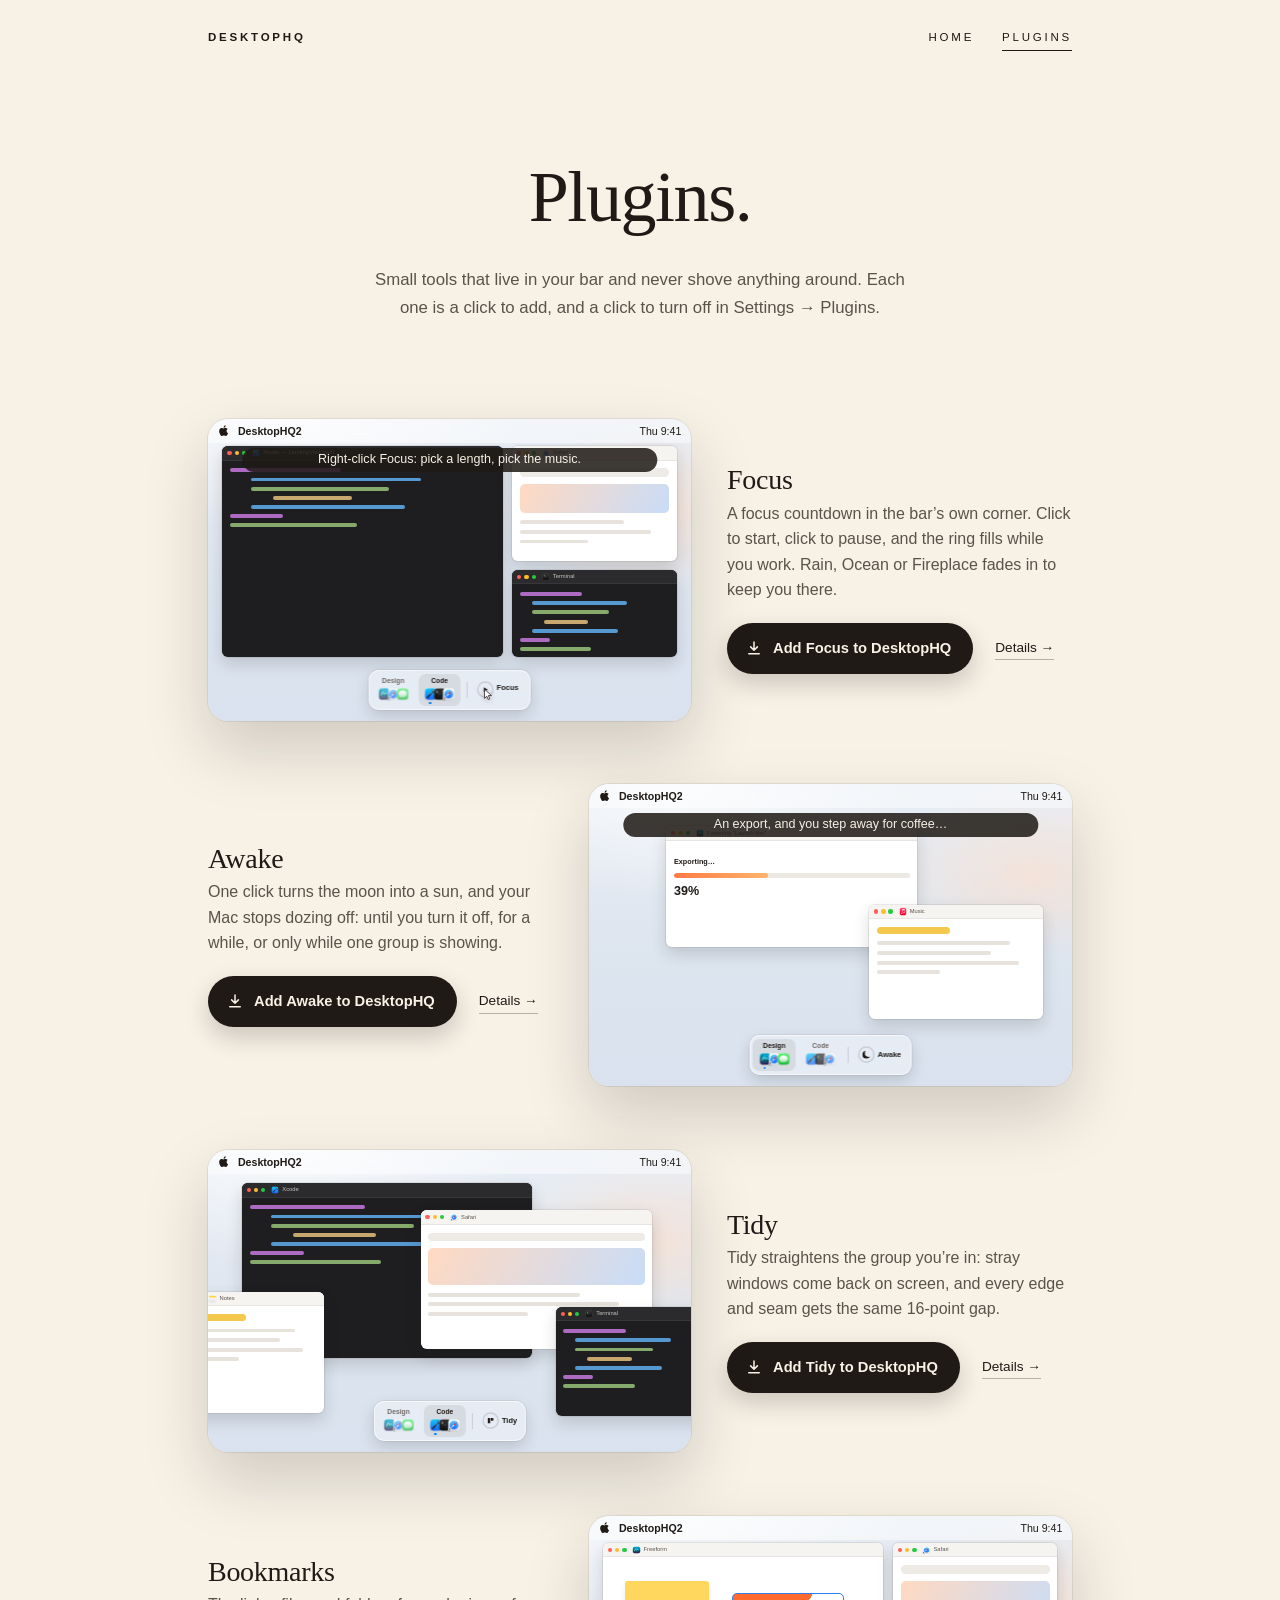
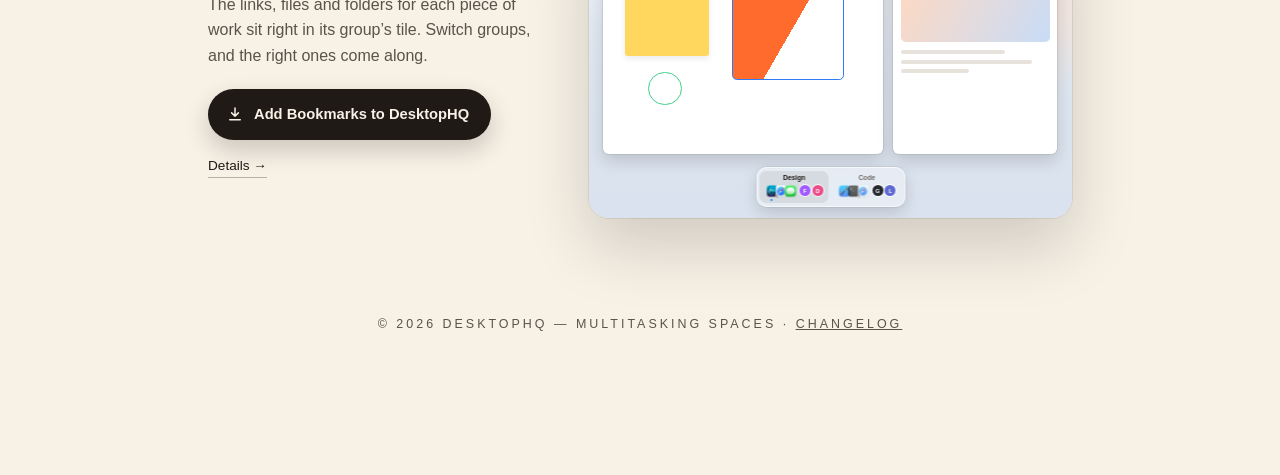
==== commit 329475ff: "Deploy landing page 2026-11-06T05:09:50Z" ====
--- a/plugins/index.html
+++ b/plugins/index.html
@@ -60,7 +60,7 @@
             </article>
         </section>
 
-        <footer>© 2026 DesktopHQ — Multitasking Spaces</footer>
+        <footer>© 2026 DesktopHQ — Multitasking Spaces · <a href="../changelog/">Changelog</a></footer>
     </main>
     <script src="../assets/plugins.js" defer></script>
     <script src="../assets/stories.js" defer></script>
--- a/assets/site.css
+++ b/assets/site.css
@@ -517,3 +517,7 @@
     letter-spacing: 0.24em;
     text-transform: uppercase;
 }
+
+footer a {
+    color: inherit;
+}
